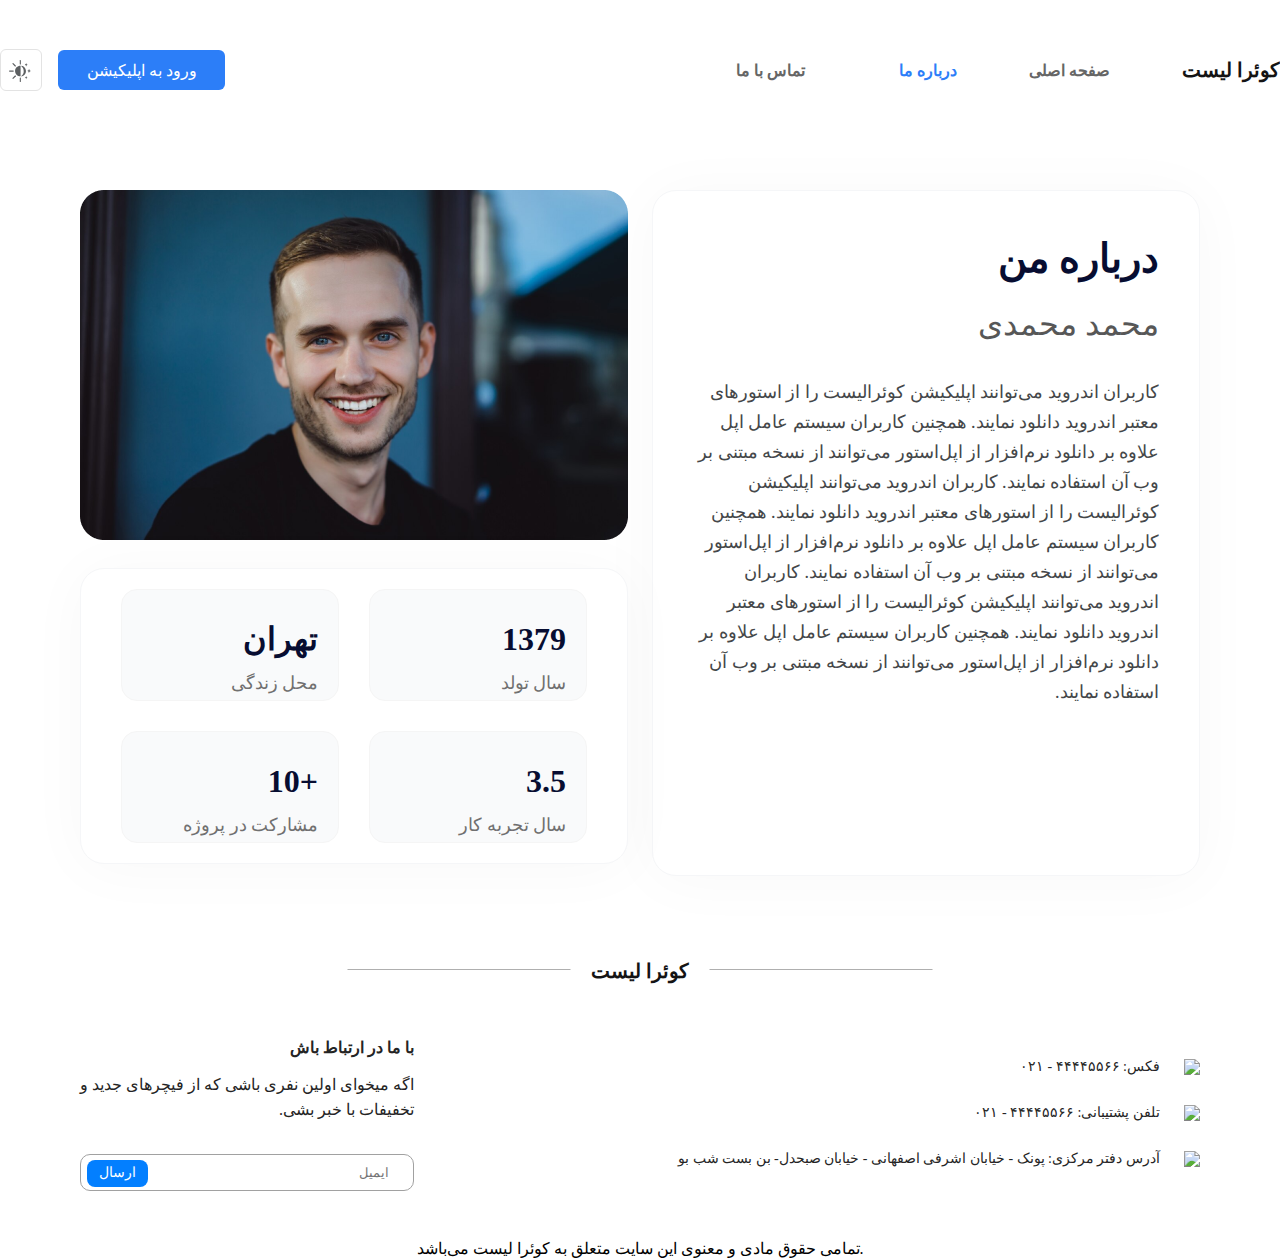
==== aboutme.html @ 88e23dc9 "add project" ====
<!DOCTYPE html>
<html lang="en">
<head>
    <meta charset="UTF-8">
    <meta name="viewport" content="width=device-width, initial-scale=1.0">
    <!-- <link rel="stylesheet" href="./style/header.css"> -->
    <link rel="stylesheet" href="./style/aboutme.css">
    <!-- <link rel="stylesheet" href="./style/footer.css"> -->
    <title>project</title>
</head>
<body>
    <header>
        <div class="header" dir="rtl">
            <div class="header_menu" dir="rtl">
                <a href="#" class="header_menu_list">کوئرا لیست</a>
                <div class="header_menu_options">
                    <a href="#" class="header_menu_options_main"> صفحه اصلی</a>
                    <a href="#" class="header_menu_options_aboutUs">درباره ما</a>
                    <a href="#" class="header_menu_options_contactUs">تماس با ما</a>
                </div>
            </div>
            <div class="header_button">
                <button class="header_button_btn">ورود به اپلیکیشن</button>
                <button class="header_button_mode">
                    <div class="header_button_mode_img">
                        <svg width="24" height="24" viewBox="0 0 24 24" fill="none" xmlns="http://www.w3.org/2000/svg">
                            <path d="M12.5856 17.1379V6.93105C12.5856 6.79312 12.5166 6.72415 12.3787 6.72415C9.41319 6.72415 7.06836 9.06898 7.06836 12.0345C7.06836 15 9.41319 17.3448 12.3787 17.3448C12.4477 17.4138 12.5856 17.2759 12.5856 17.1379Z" fill="#5C5F61"/>
                            <path d="M17.9653 11.8965C17.8274 9.34482 16.0343 7.27585 13.5515 6.86206C13.4136 6.86206 13.3446 6.93103 13.2756 7.06896C13.2756 7.13792 13.2756 7.20689 13.3446 7.27585C14.7929 8.3793 15.6894 10.1034 15.6894 11.9655C15.8963 13.9655 14.9998 15.8965 13.3446 17.069C13.2756 17.1379 13.2067 17.2759 13.2756 17.3448C13.3446 17.4138 13.4136 17.4138 13.4825 17.4138C13.4825 17.4138 13.4825 17.4138 13.5515 17.4138C16.1722 16.931 18.0343 14.5862 17.9653 11.8965Z" fill="#5C5F61"/>
                            <path d="M12.3105 5.55172C12.6553 5.55172 12.8622 5.27586 12.8622 5V1.55172C12.8622 1.2069 12.5864 1 12.3105 1C11.9657 1 11.7588 1.27586 11.7588 1.55172V4.93103C11.7588 5.27586 12.0347 5.55172 12.3105 5.55172Z" fill="#5C5F61"/>
                            <path d="M6.93066 7.4138C7.13756 7.62069 7.48239 7.62069 7.75825 7.4138C7.96515 7.2069 7.96515 6.86207 7.75825 6.58621L5.41342 4.24138C5.20653 4.03449 4.8617 4.03449 4.58584 4.24138C4.37894 4.44828 4.37894 4.79311 4.58584 5.06897L6.93066 7.4138Z" fill="#5C5F61"/>
                            <path d="M12.3105 18.5172C11.9657 18.5172 11.7588 18.7931 11.7588 19.069V22.4483C11.7588 22.7931 12.0347 23 12.3105 23C12.5864 23 12.8622 22.7241 12.8622 22.4483V19.069C12.9312 18.7931 12.6553 18.5172 12.3105 18.5172Z" fill="#5C5F61"/>
                            <path d="M7.34446 16.4483C7.20653 16.4483 7.06859 16.5172 6.93066 16.5862L4.58584 18.931C4.37894 19.1379 4.37894 19.4828 4.58584 19.7586C4.79273 19.9655 5.13756 19.9655 5.41342 19.7586L7.75825 17.4138C7.96515 17.2069 7.96515 16.8621 7.75825 16.5862C7.62032 16.5172 7.48239 16.4483 7.34446 16.4483Z" fill="#5C5F61"/>
                            <path d="M5.82759 12.0345C5.82759 11.6897 5.55172 11.4828 5.27586 11.4828H1.55172C1.2069 11.4828 1 11.7586 1 12.1034C1 12.3793 1.27586 12.6552 1.55172 12.6552H5.2069C5.55172 12.5862 5.82759 12.3793 5.82759 12.0345Z" fill="#5C5F61"/>
                            <path d="M19.2755 5.55173C18.5858 5.34484 18.4479 5.20691 18.31 4.31036C18.31 4.24139 18.241 4.17242 18.172 4.17242C18.1031 4.17242 18.0341 4.24139 18.0341 4.31036C17.8962 5.20691 17.7582 5.34484 17.0686 5.55173C16.9996 5.55173 16.9307 5.68967 16.9307 5.75863C16.9307 5.8276 16.9996 5.8276 17.0686 5.89656C17.7582 6.10346 17.8962 6.24139 18.0341 7.13794C18.0341 7.20691 18.1031 7.27587 18.172 7.27587C18.241 7.27587 18.31 7.20691 18.31 7.13794C18.4479 6.24139 18.5858 6.10346 19.2755 5.89656C19.3445 5.89656 19.4134 5.75863 19.4134 5.68967C19.3445 5.55173 19.3445 5.55173 19.2755 5.55173Z" fill="#5C5F61"/>
                            <path d="M19.2755 18.5172C18.5858 18.3104 18.4479 18.1724 18.31 17.2759C18.31 17.2069 18.241 17.1379 18.172 17.1379C18.1031 17.1379 18.0341 17.2069 18.0341 17.2759C17.8962 18.1724 17.7582 18.3104 17.0686 18.5172C16.9996 18.5172 16.9307 18.6552 16.9307 18.7241C16.9307 18.7931 16.9996 18.7931 17.0686 18.8621C17.7582 19.069 17.8962 19.2069 18.0341 20.1035C18.0341 20.1724 18.1031 20.2414 18.172 20.2414C18.241 20.2414 18.31 20.1724 18.31 20.1035C18.4479 19.2069 18.5858 19.069 19.2755 18.8621C19.3445 18.8621 19.4134 18.7931 19.4134 18.7241C19.4134 18.5862 19.3445 18.5172 19.2755 18.5172Z" fill="#5C5F61"/>
                            <path d="M22.5175 11.8276C21.552 11.5517 21.4141 11.2759 21.2072 10.1034C21.2072 10.0345 21.1382 9.96552 21.0692 9.96552C21.0003 9.96552 20.9313 10.0345 20.9313 10.1034C20.7244 11.2759 20.5175 11.4828 19.552 11.7586C19.483 11.7586 19.4141 11.8276 19.4141 11.9655C19.4141 12.0345 19.483 12.0345 19.483 12.1034C20.4485 12.3793 20.5865 12.6552 20.7934 13.8276C20.7934 13.8965 20.8623 13.9655 20.9313 13.9655C21.0003 13.9655 21.0692 13.8965 21.0692 13.8276C21.2761 12.6552 21.483 12.4483 22.4485 12.1724C22.5175 12.1724 22.5865 12.1034 22.5865 11.9655C22.5865 11.8965 22.5865 11.8276 22.5175 11.8276Z" fill="#5C5F61"/>
                         </svg>                            
             </div>   
    </header>

    <main>
        <div class="container" dir="rtl">
            <div class="container_discription">
                <div class="container_discription_title">
                    <div class="container_discription_title_aboutme">درباره‌ من</div>
                    <div class="container_discription_title_name">محمد محمدی</div>
                </div>
                <div class="container_discription_text">
                    <div class="container_discription_text_introduction">کاربران اندروید می‌توانند اپلیکیشن کوئرالیست را از استورهای معتبر اندروید دانلود نمایند. همچنین کاربران سیستم عامل اپل علاوه بر دانلود نرم‌افزار از اپل‌استور می‌توانند از نسخه مبتنی بر وب آن استفاده نمایند.
                        کاربران اندروید می‌توانند اپلیکیشن کوئرالیست را از استورهای معتبر اندروید دانلود نمایند. همچنین کاربران سیستم عامل اپل علاوه بر دانلود نرم‌افزار از اپل‌استور می‌توانند از نسخه مبتنی بر وب آن استفاده نمایند.
                        کاربران اندروید می‌توانند اپلیکیشن کوئرالیست را از استورهای معتبر اندروید دانلود نمایند. همچنین کاربران سیستم عامل اپل علاوه بر دانلود نرم‌افزار از اپل‌استور می‌توانند از نسخه مبتنی بر وب آن استفاده نمایند.</div>
                    </div>
                </div>
            <div class="container_profile">
                <div class="container_profile_img">
                    <img class="container_profile_img_person" src="./images/person.png" alt="محمد محمدی">
                </div>
                <div class="container_profile_items">
                    <div class="container_profile_items_1">
                        <span class="container_profile_items_1_details">1379</span>
                        <span class="container_profile_items_1_description">سال تولد</span>
                    </div>
                    <div class="container_profile_items_1">
                        <span class="container_profile_items_1_details">تهران</span>
                        <span class="container_profile_items_1_description">محل زندگی</span>
                    </div>
                    <div class="container_profile_items_1">
                        <span class="container_profile_items_1_details">3.5</span>
                        <span class="container_profile_items_1_description">سال تجربه کار </span>
                    </div>
                    <div class="container_profile_items_1">
                        <span class="container_profile_items_1_details">+10</span>
                        <span class="container_profile_items_1_description">مشارکت در پروژه‌ </span>
                    </div>
                </div>
            </div>
        </div>
    </main>

    <footer>
        <div class="footer">
            <div class="footer_title">
                <div class="footer_title_line">
                    <svg width="224" height="1" viewBox="0 0 224 1" fill="none" xmlns="http://www.w3.org/2000/svg">
                        <path d="M0.5 0.5L223.5 0.5" stroke="#AFAFAF"/>
                        </svg>                        
                </div>
                <div class="footer_title_name">کوئرا لیست</div>  
                <div class="footer_title_line">
                    <svg width="224" height="1" viewBox="0 0 224 1" fill="none" xmlns="http://www.w3.org/2000/svg">
                        <path d="M0.5 0.5L223.5 0.5" stroke="#AFAFAF"/>
                        </svg>                        
                </div>
            </div>
            <div class="footer_body" dir="rtl">
                <div class="footer_body_details">
                    <div class="footer_body_details_ways">
                        <img class="footer_body_details_ways_logo" src="./images/fluent_fax-20-filled.png">
                        <div class="footer_body_details_ways_text">فکس: ۴۴۴۴۵۵۶۶ - ۰۲۱</div>
                    </div>
                    <div class="footer_body_details_ways">
                        <img class="footer_body_details_ways_logo" src="./images/call.png">
                        <div class="footer_body_details_ways_text">تلفن پشتیبانی: ۴۴۴۴۵۵۶۶ - ۰۲۱</div>
                    </div>
                    <div class="footer_body_details_ways">
                        <img class="footer_body_details_ways_logo" src="./images/location.png">
                        <div class="footer_body_details_ways_text">آدرس دفتر مرکزی: پونک - خیابان اشرفی اصفهانی - خیابان صبحدل- بن بست شب بو</div>
                    </div>
                </div>
                <div class="footer_body_connection">
                    <div class="footer_body_connection_text">
                        <div class="footer_body_connection_text_title">با ما در ارتباط باش</div>
                        <div class="footer_body_connection_text_body">اگه میخوای اولین نفری باشی که از فیچرهای جدید 
                        و تخفیفات با خبر بشی.</div>
                    </div>
                    <div class="footer_body_connection_email">
                        <input class="footer_body_connection_email_input" type="email" placeholder="ایمیل">
                        <button class="footer_body_connection_email_btn">ارسال</button>
                    </div>   
                </div>
            </div>
            <div class="footer_index">تمامی حقوق مادی و معنوی این سایت متعلق به کوئرا لیست می‌باشد.</div>
        </div>
    </footer>
    
</body>
</html>
---- style/header.css ----
* {
  padding: 0;
  margin: 0;
  box-sizing: border-box;
}

button {
  all: unset;
}

@font-face {
  font-family: "Yekan Bakh FaNum", vazir;
  src: url("./woff/YekanBakh-Regular.woff") format("woff"), url("./woff2/YekanBakh-Regular.woff2") format("woff2"), url("./vazir/Vazir.woff") format("woff");
}
.header {
  margin: 0 auto;
  max-width: 1390px;
  display: flex;
  justify-content: space-between;
  align-items: center;
  height: 40px;
  background: #FFFFFF;
  margin-top: 50px;
}
.header_menu {
  display: flex;
  flex-direction: row;
  justify-content: flex-end;
  align-items: center;
  gap: 72px;
}
.header_menu_list:link {
  font-size: 20px;
  line-height: 31px;
  color: #141414;
  text-decoration: none;
  font-family: "Yekan Bakh FaNum";
  font-style: normal;
  font-weight: 600;
  cursor: pointer;
}
.header_menu_options {
  display: flex;
  gap: 72px;
}
.header_menu_options > * {
  height: 25px;
  font-weight: 600;
  font-size: 16px;
  line-height: 25px;
  text-align: right;
  text-decoration: none;
}
.header_menu_options_main:link {
  color: #2C7EF8;
  width: 81px;
}
.header_menu_options_aboutUs:link {
  color: #666666;
  width: 80px;
}
.header_menu_options_contactUs:link {
  color: #666666;
  width: 80px;
}
.header_button {
  display: flex;
  align-items: center;
  gap: 16px;
  cursor: pointer;
}
.header_button_btn {
  background-color: #2C7EF8;
  color: #FFFFFF;
  font-size: 16px;
  border-radius: 6px;
  width: 167px;
  height: 40px;
  text-align: center;
}
.header_button_btn:hover {
  background: #075CD9;
}
.header_button_mode {
  border: 1px solid #E3E3E3;
  border-radius: 6px;
  height: 40px;
  width: 40px;
  position: relative;
}
.header_button_mode_img {
  position: absolute;
  top: 9px;
  right: 9px;
}
.header_button_mode:hover {
  background: #E1E0E5;
}/*# sourceMappingURL=header.css.map */
---- style/aboutme.css ----
@import "./footer.css";
* {
  padding: 0;
  margin: 0;
  box-sizing: border-box;
}

button {
  all: unset;
}

@font-face {
  font-family: "Yekan Bakh FaNum", vazir;
  src: url("./woff/YekanBakh-Regular.woff") format("woff"), url("./woff2/YekanBakh-Regular.woff2") format("woff2"), url("./vazir/Vazir.woff") format("woff");
}
.header {
  margin: 0 auto;
  max-width: 1390px;
  display: flex;
  justify-content: space-between;
  align-items: center;
  height: 40px;
  background: #FFFFFF;
  margin-top: 50px;
}
.header_menu {
  display: flex;
  flex-direction: row;
  justify-content: flex-end;
  align-items: center;
  gap: 72px;
}
.header_menu_list:link {
  font-size: 20px;
  line-height: 31px;
  color: #141414;
  text-decoration: none;
  font-family: "Yekan Bakh FaNum";
  font-style: normal;
  font-weight: 600;
  cursor: pointer;
}
.header_menu_options {
  display: flex;
  gap: 72px;
}
.header_menu_options > * {
  height: 25px;
  font-weight: 600;
  font-size: 16px;
  line-height: 25px;
  text-align: right;
  text-decoration: none;
}
.header_menu_options_main:link {
  color: #666666;
  width: 81px;
}
.header_menu_options_aboutUs:link {
  color: #2C7EF8;
  width: 80px;
}
.header_menu_options_contactUs:link {
  color: #666666;
  width: 80px;
}
.header_button {
  display: flex;
  align-items: center;
  gap: 16px;
  cursor: pointer;
}
.header_button_btn {
  background-color: #2C7EF8;
  color: #FFFFFF;
  font-size: 16px;
  border-radius: 6px;
  width: 167px;
  height: 40px;
  text-align: center;
}
.header_button_btn:hover {
  background: #075CD9;
}
.header_button_mode {
  border: 1px solid #E3E3E3;
  border-radius: 6px;
  height: 40px;
  width: 40px;
  position: relative;
}
.header_button_mode_img {
  position: absolute;
  top: 9px;
  right: 9px;
}
.header_button_mode:hover {
  background: #E1E0E5;
}

.container {
  margin: 0 auto;
  max-width: 1390px;
  display: flex;
  flex-direction: row;
  justify-content: center;
  align-items: flex-start;
  gap: 24px;
  margin-top: 100px;
}
.container_discription {
  display: flex;
  flex-direction: column;
  width: 548px;
  height: 686px;
  padding: 32px 40px;
  gap: 24px;
  background: #FFFFFF;
  border: 1px solid #F5F6F8;
  box-shadow: 0px 4px 63px rgba(0, 0, 0, 0.03);
  border-radius: 24px;
}
.container_discription_title_aboutme {
  color: #070D31;
  font-family: "Abar Mid FaNum";
  font-style: normal;
  font-weight: 700;
  font-size: 40px;
  line-height: 72px;
  text-align: start;
}
.container_discription_title_name {
  font-family: "Abar Mid FaNum";
  font-style: normal;
  font-weight: 400;
  font-size: 32px;
  line-height: 58px;
  text-align: start;
  color: #575757;
}
.container_discription_text_introduction {
  font-family: "Yekan Bakh FaNum";
  font-style: normal;
  color: #444749;
  font-weight: 400;
  font-size: 18px;
  line-height: 30px;
  text-align: right;
}
.container_profile {
  display: flex;
  flex-direction: column;
  gap: 24px;
  width: 548px;
  height: 686px;
}
.container_profile_items {
  display: grid;
  grid-template-columns: 1fr 1fr;
  grid-template-rows: 1fr 1fr;
  padding: 20px 40px;
  gap: 30px;
  border: 1px solid #F5F6F8;
  box-shadow: 0px 4px 63px rgba(0, 0, 0, 0.03);
  border-radius: 24px;
  background: #FFFFFF;
}
.container_profile_items_1 {
  display: flex;
  flex-direction: column;
  align-items: start;
  justify-content: center;
  background: #F9FAFB;
  border: 1px solid #F5F5F5;
  border-radius: 16px;
  height: 112px;
}
.container_profile_items_1_details {
  font-family: "Yekan Bakh FaNum";
  font-style: normal;
  color: #070D31;
  padding: 20px 20px 0px 0px;
  font-weight: 600;
  font-size: 32px;
  line-height: 50px;
  text-align: right;
}
.container_profile_items_1_description {
  padding: 5px 20px 0px 0px;
  font-family: "Yekan Bakh FaNum";
  font-style: normal;
  font-weight: 400;
  font-size: 18px;
  line-height: 28px;
  text-align: center;
  color: #707070;
}

.footer {
  display: flex;
  flex-direction: column;
  align-items: center;
  gap: 48px;
  margin-top: 80px;
}
.footer_title {
  display: flex;
  justify-content: center;
  gap: 20px;
}
.footer_title_name {
  font-family: "Yekan Bakh FaNum";
  font-style: normal;
  font-weight: 600;
  font-size: 20px;
  line-height: 31px;
  color: #141414;
}
.footer_body {
  display: flex;
  flex-direction: row;
  justify-content: space-between;
  align-items: center;
  padding: 0px 160px;
  width: 1440px;
}
.footer_body_details {
  display: flex;
  flex-direction: column;
  gap: 24px;
}
.footer_body_details_ways {
  display: flex;
  flex-direction: row;
  align-items: center;
  gap: 24px;
}
.footer_body_details_ways_text {
  font-family: "Yekan Bakh FaNum";
  font-style: normal;
  font-weight: 400;
  font-size: 14px;
  line-height: 22px;
  text-align: right;
  color: #242424;
}
.footer_body_connection {
  display: flex;
  flex-direction: column;
  gap: 32px;
}
.footer_body_connection_text {
  display: flex;
  flex-direction: column;
  gap: 12px;
}
.footer_body_connection_text_title {
  font-family: "Yekan Bakh FaNum";
  font-style: normal;
  font-weight: 700;
  font-size: 16px;
  line-height: 25px;
  text-align: right;
  color: #242424;
}
.footer_body_connection_text_body {
  width: 334px;
  font-family: "Yekan Bakh FaNum";
  font-style: normal;
  font-weight: 400;
  font-size: 16px;
  line-height: 25px;
  text-align: right;
  color: #242424;
}
.footer_body_connection_email {
  display: flex;
  flex-direction: column;
  position: relative;
}
.footer_body_connection_email_input {
  border: 1px solid #A1A1A1;
  border-radius: 10px;
  padding: 10px 24px 10px 6px;
}
.footer_body_connection_email_btn {
  padding: 5px 12px;
  background: #037FFF;
  border-radius: 8px;
  color: #FFFFFF;
  text-align: center;
  font-size: 14px;
  line-height: 16.5px;
  font-family: "Yekan Bakh FaNum";
  position: absolute;
  left: 7px;
  top: 6px;
}
.footer_body_connection_email_btn:hover {
  background: #075CD9;
  cursor: pointer;
}/*# sourceMappingURL=aboutme.css.map */
---- style/footer.css ----
* {
  padding: 0;
  margin: 0;
  box-sizing: border-box;
}

button {
  all: unset;
}

@font-face {
  font-family: "Yekan Bakh FaNum", vazir;
  src: url("./woff/YekanBakh-Regular.woff") format("woff"), url("./woff2/YekanBakh-Regular.woff2") format("woff2"), url("./vazir/Vazir.woff") format("woff");
}
.footer {
  display: flex;
  flex-direction: column;
  align-items: center;
  gap: 48px;
  margin-top: 80px;
}
.footer_title {
  display: flex;
  justify-content: center;
  gap: 20px;
}
.footer_title_name {
  font-family: "Yekan Bakh FaNum";
  font-style: normal;
  font-weight: 600;
  font-size: 20px;
  line-height: 31px;
  color: #141414;
}
.footer_body {
  display: flex;
  flex-direction: row;
  justify-content: space-between;
  align-items: center;
  padding: 0px 160px;
  width: 1440px;
}
.footer_body_details {
  display: flex;
  flex-direction: column;
  gap: 24px;
}
.footer_body_details_ways {
  display: flex;
  flex-direction: row;
  align-items: center;
  gap: 24px;
}
.footer_body_details_ways_text {
  font-family: "Yekan Bakh FaNum";
  font-style: normal;
  font-weight: 400;
  font-size: 14px;
  line-height: 22px;
  text-align: right;
  color: #242424;
}
.footer_body_connection {
  display: flex;
  flex-direction: column;
  gap: 32px;
}
.footer_body_connection_text {
  display: flex;
  flex-direction: column;
  gap: 12px;
}
.footer_body_connection_text_title {
  font-family: "Yekan Bakh FaNum";
  font-style: normal;
  font-weight: 700;
  font-size: 16px;
  line-height: 25px;
  text-align: right;
  color: #242424;
}
.footer_body_connection_text_body {
  width: 334px;
  font-family: "Yekan Bakh FaNum";
  font-style: normal;
  font-weight: 400;
  font-size: 16px;
  line-height: 25px;
  text-align: right;
  color: #242424;
}
.footer_body_connection_email {
  display: flex;
  flex-direction: column;
  position: relative;
}
.footer_body_connection_email_input {
  border: 1px solid #A1A1A1;
  border-radius: 10px;
  padding: 10px 24px 10px 6px;
}
.footer_body_connection_email_btn {
  padding: 5px 12px;
  background: #037FFF;
  border-radius: 8px;
  color: #FFFFFF;
  text-align: center;
  font-size: 14px;
  line-height: 16.5px;
  font-family: "Yekan Bakh FaNum";
  position: absolute;
  left: 7px;
  top: 6px;
}
.footer_body_connection_email_btn:hover {
  background: #075CD9;
  cursor: pointer;
}/*# sourceMappingURL=footer.css.map */
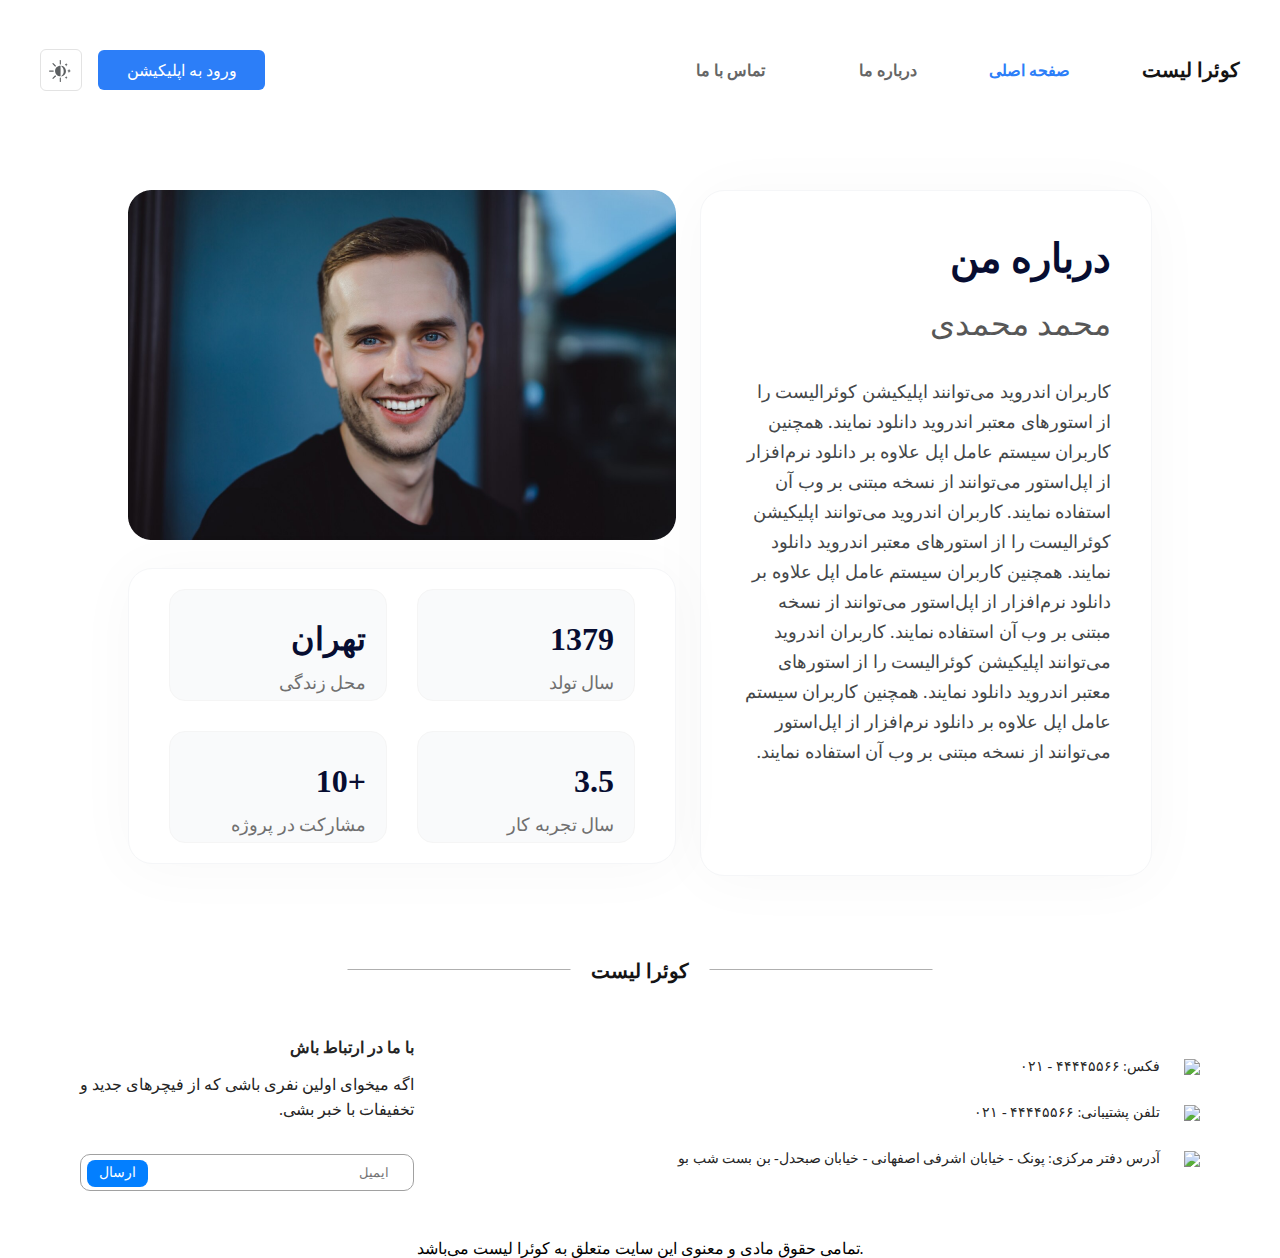
==== commit 1fb613ee: "new changes" ====
--- a/aboutme.html
+++ b/aboutme.html
@@ -9,33 +9,42 @@
     <title>project</title>
 </head>
 <body>
-    <header>
-        <div class="header" dir="rtl">
-            <div class="header_menu" dir="rtl">
-                <a href="#" class="header_menu_list">کوئرا لیست</a>
-                <div class="header_menu_options">
-                    <a href="#" class="header_menu_options_main"> صفحه اصلی</a>
-                    <a href="#" class="header_menu_options_aboutUs">درباره ما</a>
-                    <a href="#" class="header_menu_options_contactUs">تماس با ما</a>
+    <div class="header" dir="rtl">
+        <div class="header_menu" dir="rtl">
+            <div class="header_menu_icon">
+                <svg width="24" height="25" viewBox="0 0 24 25" fill="none" xmlns="http://www.w3.org/2000/svg">
+                    <path d="M3 7.5H21" stroke="#292D32" stroke-width="1.5" stroke-linecap="round"/>
+                    <path d="M3 12.5H21" stroke="#292D32" stroke-width="1.5" stroke-linecap="round"/>
+                    <path d="M3 17.5H21" stroke="#292D32" stroke-width="1.5" stroke-linecap="round"/>
+                    </svg>                        
+            </div>
+            <a href="#" class="header_menu_list">کوئرا لیست</a>
+            <div class="header_menu_options">
+                <a href="#" class="header_menu_options_main"> صفحه اصلی</a>
+                <a href="#" class="header_menu_options_aboutUs">درباره ما</a>
+                <a href="#" class="header_menu_options_contactUs">تماس با ما</a>
+            </div>
+        </div>
+        <div class="header_button">
+            <button class="header_button_btn">ورود به اپلیکیشن</button>
+            <button class="header_button_mode">
+                <div class="header_button_mode_img">
+                    <svg width="24" height="24" viewBox="0 0 24 24" fill="none" xmlns="http://www.w3.org/2000/svg">
+                        <path d="M12.5856 17.1379V6.93105C12.5856 6.79312 12.5166 6.72415 12.3787 6.72415C9.41319 6.72415 7.06836 9.06898 7.06836 12.0345C7.06836 15 9.41319 17.3448 12.3787 17.3448C12.4477 17.4138 12.5856 17.2759 12.5856 17.1379Z" fill="#5C5F61"/>
+                        <path d="M17.9653 11.8965C17.8274 9.34482 16.0343 7.27585 13.5515 6.86206C13.4136 6.86206 13.3446 6.93103 13.2756 7.06896C13.2756 7.13792 13.2756 7.20689 13.3446 7.27585C14.7929 8.3793 15.6894 10.1034 15.6894 11.9655C15.8963 13.9655 14.9998 15.8965 13.3446 17.069C13.2756 17.1379 13.2067 17.2759 13.2756 17.3448C13.3446 17.4138 13.4136 17.4138 13.4825 17.4138C13.4825 17.4138 13.4825 17.4138 13.5515 17.4138C16.1722 16.931 18.0343 14.5862 17.9653 11.8965Z" fill="#5C5F61"/>
+                        <path d="M12.3105 5.55172C12.6553 5.55172 12.8622 5.27586 12.8622 5V1.55172C12.8622 1.2069 12.5864 1 12.3105 1C11.9657 1 11.7588 1.27586 11.7588 1.55172V4.93103C11.7588 5.27586 12.0347 5.55172 12.3105 5.55172Z" fill="#5C5F61"/>
+                        <path d="M6.93066 7.4138C7.13756 7.62069 7.48239 7.62069 7.75825 7.4138C7.96515 7.2069 7.96515 6.86207 7.75825 6.58621L5.41342 4.24138C5.20653 4.03449 4.8617 4.03449 4.58584 4.24138C4.37894 4.44828 4.37894 4.79311 4.58584 5.06897L6.93066 7.4138Z" fill="#5C5F61"/>
+                        <path d="M12.3105 18.5172C11.9657 18.5172 11.7588 18.7931 11.7588 19.069V22.4483C11.7588 22.7931 12.0347 23 12.3105 23C12.5864 23 12.8622 22.7241 12.8622 22.4483V19.069C12.9312 18.7931 12.6553 18.5172 12.3105 18.5172Z" fill="#5C5F61"/>
+                        <path d="M7.34446 16.4483C7.20653 16.4483 7.06859 16.5172 6.93066 16.5862L4.58584 18.931C4.37894 19.1379 4.37894 19.4828 4.58584 19.7586C4.79273 19.9655 5.13756 19.9655 5.41342 19.7586L7.75825 17.4138C7.96515 17.2069 7.96515 16.8621 7.75825 16.5862C7.62032 16.5172 7.48239 16.4483 7.34446 16.4483Z" fill="#5C5F61"/>
+                        <path d="M5.82759 12.0345C5.82759 11.6897 5.55172 11.4828 5.27586 11.4828H1.55172C1.2069 11.4828 1 11.7586 1 12.1034C1 12.3793 1.27586 12.6552 1.55172 12.6552H5.2069C5.55172 12.5862 5.82759 12.3793 5.82759 12.0345Z" fill="#5C5F61"/>
+                        <path d="M19.2755 5.55173C18.5858 5.34484 18.4479 5.20691 18.31 4.31036C18.31 4.24139 18.241 4.17242 18.172 4.17242C18.1031 4.17242 18.0341 4.24139 18.0341 4.31036C17.8962 5.20691 17.7582 5.34484 17.0686 5.55173C16.9996 5.55173 16.9307 5.68967 16.9307 5.75863C16.9307 5.8276 16.9996 5.8276 17.0686 5.89656C17.7582 6.10346 17.8962 6.24139 18.0341 7.13794C18.0341 7.20691 18.1031 7.27587 18.172 7.27587C18.241 7.27587 18.31 7.20691 18.31 7.13794C18.4479 6.24139 18.5858 6.10346 19.2755 5.89656C19.3445 5.89656 19.4134 5.75863 19.4134 5.68967C19.3445 5.55173 19.3445 5.55173 19.2755 5.55173Z" fill="#5C5F61"/>
+                        <path d="M19.2755 18.5172C18.5858 18.3104 18.4479 18.1724 18.31 17.2759C18.31 17.2069 18.241 17.1379 18.172 17.1379C18.1031 17.1379 18.0341 17.2069 18.0341 17.2759C17.8962 18.1724 17.7582 18.3104 17.0686 18.5172C16.9996 18.5172 16.9307 18.6552 16.9307 18.7241C16.9307 18.7931 16.9996 18.7931 17.0686 18.8621C17.7582 19.069 17.8962 19.2069 18.0341 20.1035C18.0341 20.1724 18.1031 20.2414 18.172 20.2414C18.241 20.2414 18.31 20.1724 18.31 20.1035C18.4479 19.2069 18.5858 19.069 19.2755 18.8621C19.3445 18.8621 19.4134 18.7931 19.4134 18.7241C19.4134 18.5862 19.3445 18.5172 19.2755 18.5172Z" fill="#5C5F61"/>
+                        <path d="M22.5175 11.8276C21.552 11.5517 21.4141 11.2759 21.2072 10.1034C21.2072 10.0345 21.1382 9.96552 21.0692 9.96552C21.0003 9.96552 20.9313 10.0345 20.9313 10.1034C20.7244 11.2759 20.5175 11.4828 19.552 11.7586C19.483 11.7586 19.4141 11.8276 19.4141 11.9655C19.4141 12.0345 19.483 12.0345 19.483 12.1034C20.4485 12.3793 20.5865 12.6552 20.7934 13.8276C20.7934 13.8965 20.8623 13.9655 20.9313 13.9655C21.0003 13.9655 21.0692 13.8965 21.0692 13.8276C21.2761 12.6552 21.483 12.4483 22.4485 12.1724C22.5175 12.1724 22.5865 12.1034 22.5865 11.9655C22.5865 11.8965 22.5865 11.8276 22.5175 11.8276Z" fill="#5C5F61"/>
+                        </svg>                            
                 </div>
-            </div>
-            <div class="header_button">
-                <button class="header_button_btn">ورود به اپلیکیشن</button>
-                <button class="header_button_mode">
-                    <div class="header_button_mode_img">
-                        <svg width="24" height="24" viewBox="0 0 24 24" fill="none" xmlns="http://www.w3.org/2000/svg">
-                            <path d="M12.5856 17.1379V6.93105C12.5856 6.79312 12.5166 6.72415 12.3787 6.72415C9.41319 6.72415 7.06836 9.06898 7.06836 12.0345C7.06836 15 9.41319 17.3448 12.3787 17.3448C12.4477 17.4138 12.5856 17.2759 12.5856 17.1379Z" fill="#5C5F61"/>
-                            <path d="M17.9653 11.8965C17.8274 9.34482 16.0343 7.27585 13.5515 6.86206C13.4136 6.86206 13.3446 6.93103 13.2756 7.06896C13.2756 7.13792 13.2756 7.20689 13.3446 7.27585C14.7929 8.3793 15.6894 10.1034 15.6894 11.9655C15.8963 13.9655 14.9998 15.8965 13.3446 17.069C13.2756 17.1379 13.2067 17.2759 13.2756 17.3448C13.3446 17.4138 13.4136 17.4138 13.4825 17.4138C13.4825 17.4138 13.4825 17.4138 13.5515 17.4138C16.1722 16.931 18.0343 14.5862 17.9653 11.8965Z" fill="#5C5F61"/>
-                            <path d="M12.3105 5.55172C12.6553 5.55172 12.8622 5.27586 12.8622 5V1.55172C12.8622 1.2069 12.5864 1 12.3105 1C11.9657 1 11.7588 1.27586 11.7588 1.55172V4.93103C11.7588 5.27586 12.0347 5.55172 12.3105 5.55172Z" fill="#5C5F61"/>
-                            <path d="M6.93066 7.4138C7.13756 7.62069 7.48239 7.62069 7.75825 7.4138C7.96515 7.2069 7.96515 6.86207 7.75825 6.58621L5.41342 4.24138C5.20653 4.03449 4.8617 4.03449 4.58584 4.24138C4.37894 4.44828 4.37894 4.79311 4.58584 5.06897L6.93066 7.4138Z" fill="#5C5F61"/>
-                            <path d="M12.3105 18.5172C11.9657 18.5172 11.7588 18.7931 11.7588 19.069V22.4483C11.7588 22.7931 12.0347 23 12.3105 23C12.5864 23 12.8622 22.7241 12.8622 22.4483V19.069C12.9312 18.7931 12.6553 18.5172 12.3105 18.5172Z" fill="#5C5F61"/>
-                            <path d="M7.34446 16.4483C7.20653 16.4483 7.06859 16.5172 6.93066 16.5862L4.58584 18.931C4.37894 19.1379 4.37894 19.4828 4.58584 19.7586C4.79273 19.9655 5.13756 19.9655 5.41342 19.7586L7.75825 17.4138C7.96515 17.2069 7.96515 16.8621 7.75825 16.5862C7.62032 16.5172 7.48239 16.4483 7.34446 16.4483Z" fill="#5C5F61"/>
-                            <path d="M5.82759 12.0345C5.82759 11.6897 5.55172 11.4828 5.27586 11.4828H1.55172C1.2069 11.4828 1 11.7586 1 12.1034C1 12.3793 1.27586 12.6552 1.55172 12.6552H5.2069C5.55172 12.5862 5.82759 12.3793 5.82759 12.0345Z" fill="#5C5F61"/>
-                            <path d="M19.2755 5.55173C18.5858 5.34484 18.4479 5.20691 18.31 4.31036C18.31 4.24139 18.241 4.17242 18.172 4.17242C18.1031 4.17242 18.0341 4.24139 18.0341 4.31036C17.8962 5.20691 17.7582 5.34484 17.0686 5.55173C16.9996 5.55173 16.9307 5.68967 16.9307 5.75863C16.9307 5.8276 16.9996 5.8276 17.0686 5.89656C17.7582 6.10346 17.8962 6.24139 18.0341 7.13794C18.0341 7.20691 18.1031 7.27587 18.172 7.27587C18.241 7.27587 18.31 7.20691 18.31 7.13794C18.4479 6.24139 18.5858 6.10346 19.2755 5.89656C19.3445 5.89656 19.4134 5.75863 19.4134 5.68967C19.3445 5.55173 19.3445 5.55173 19.2755 5.55173Z" fill="#5C5F61"/>
-                            <path d="M19.2755 18.5172C18.5858 18.3104 18.4479 18.1724 18.31 17.2759C18.31 17.2069 18.241 17.1379 18.172 17.1379C18.1031 17.1379 18.0341 17.2069 18.0341 17.2759C17.8962 18.1724 17.7582 18.3104 17.0686 18.5172C16.9996 18.5172 16.9307 18.6552 16.9307 18.7241C16.9307 18.7931 16.9996 18.7931 17.0686 18.8621C17.7582 19.069 17.8962 19.2069 18.0341 20.1035C18.0341 20.1724 18.1031 20.2414 18.172 20.2414C18.241 20.2414 18.31 20.1724 18.31 20.1035C18.4479 19.2069 18.5858 19.069 19.2755 18.8621C19.3445 18.8621 19.4134 18.7931 19.4134 18.7241C19.4134 18.5862 19.3445 18.5172 19.2755 18.5172Z" fill="#5C5F61"/>
-                            <path d="M22.5175 11.8276C21.552 11.5517 21.4141 11.2759 21.2072 10.1034C21.2072 10.0345 21.1382 9.96552 21.0692 9.96552C21.0003 9.96552 20.9313 10.0345 20.9313 10.1034C20.7244 11.2759 20.5175 11.4828 19.552 11.7586C19.483 11.7586 19.4141 11.8276 19.4141 11.9655C19.4141 12.0345 19.483 12.0345 19.483 12.1034C20.4485 12.3793 20.5865 12.6552 20.7934 13.8276C20.7934 13.8965 20.8623 13.9655 20.9313 13.9655C21.0003 13.9655 21.0692 13.8965 21.0692 13.8276C21.2761 12.6552 21.483 12.4483 22.4485 12.1724C22.5175 12.1724 22.5865 12.1034 22.5865 11.9655C22.5865 11.8965 22.5865 11.8276 22.5175 11.8276Z" fill="#5C5F61"/>
-                         </svg>                            
-             </div>   
+            </button>
+        </div>
+    </div>  
     </header>
 
     <main>
--- a/style/header.css
+++ b/style/header.css
@@ -14,7 +14,7 @@
 }
 .header {
   margin: 0 auto;
-  max-width: 1390px;
+  max-width: 1200px;
   display: flex;
   justify-content: space-between;
   align-items: center;
@@ -29,6 +29,15 @@
   align-items: center;
   gap: 72px;
 }
+@media screen and (min-width: 360px) and (max-width: 480px) {
+  .header_menu {
+    display: flex;
+    flex-direction: row;
+    justify-content: space-between;
+    align-items: center;
+    gap: 92px;
+  }
+}
 .header_menu_list:link {
   font-size: 20px;
   line-height: 31px;
@@ -39,9 +48,31 @@
   font-weight: 600;
   cursor: pointer;
 }
+@media screen and (min-width: 360px) and (max-width: 480px) {
+  .header_menu_list:link {
+    text-align: center;
+    font-size: 16spx;
+    line-height: 25px;
+  }
+}
+.header_menu_icon {
+  display: none;
+}
+@media screen and (min-width: 360px) and (max-width: 480px) {
+  .header_menu_icon {
+    display: flex;
+    align-self: center;
+    align-items: center;
+  }
+}
 .header_menu_options {
   display: flex;
   gap: 72px;
+}
+@media screen and (min-width: 360px) and (max-width: 480px) {
+  .header_menu_options {
+    display: none;
+  }
 }
 .header_menu_options > * {
   height: 25px;
@@ -68,6 +99,11 @@
   align-items: center;
   gap: 16px;
   cursor: pointer;
+}
+@media screen and (min-width: 360px) and (max-width: 480px) {
+  .header_button {
+    display: none;
+  }
 }
 .header_button_btn {
   background-color: #2C7EF8;
--- a/style/aboutme.css
+++ b/style/aboutme.css
@@ -15,7 +15,7 @@
 }
 .header {
   margin: 0 auto;
-  max-width: 1390px;
+  max-width: 1200px;
   display: flex;
   justify-content: space-between;
   align-items: center;
@@ -29,6 +29,15 @@
   justify-content: flex-end;
   align-items: center;
   gap: 72px;
+}
+@media screen and (min-width: 360px) and (max-width: 480px) {
+  .header_menu {
+    display: flex;
+    flex-direction: row;
+    justify-content: space-between;
+    align-items: center;
+    gap: 92px;
+  }
 }
 .header_menu_list:link {
   font-size: 20px;
@@ -40,9 +49,31 @@
   font-weight: 600;
   cursor: pointer;
 }
+@media screen and (min-width: 360px) and (max-width: 480px) {
+  .header_menu_list:link {
+    text-align: center;
+    font-size: 16spx;
+    line-height: 25px;
+  }
+}
+.header_menu_icon {
+  display: none;
+}
+@media screen and (min-width: 360px) and (max-width: 480px) {
+  .header_menu_icon {
+    display: flex;
+    align-self: center;
+    align-items: center;
+  }
+}
 .header_menu_options {
   display: flex;
   gap: 72px;
+}
+@media screen and (min-width: 360px) and (max-width: 480px) {
+  .header_menu_options {
+    display: none;
+  }
 }
 .header_menu_options > * {
   height: 25px;
@@ -53,11 +84,11 @@
   text-decoration: none;
 }
 .header_menu_options_main:link {
+  color: #2C7EF8;
+  width: 81px;
+}
+.header_menu_options_aboutUs:link {
   color: #666666;
-  width: 81px;
-}
-.header_menu_options_aboutUs:link {
-  color: #2C7EF8;
   width: 80px;
 }
 .header_menu_options_contactUs:link {
@@ -69,6 +100,11 @@
   align-items: center;
   gap: 16px;
   cursor: pointer;
+}
+@media screen and (min-width: 360px) and (max-width: 480px) {
+  .header_button {
+    display: none;
+  }
 }
 .header_button_btn {
   background-color: #2C7EF8;
@@ -100,7 +136,7 @@
 
 .container {
   margin: 0 auto;
-  max-width: 1390px;
+  max-width: 1024px;
   display: flex;
   flex-direction: row;
   justify-content: center;
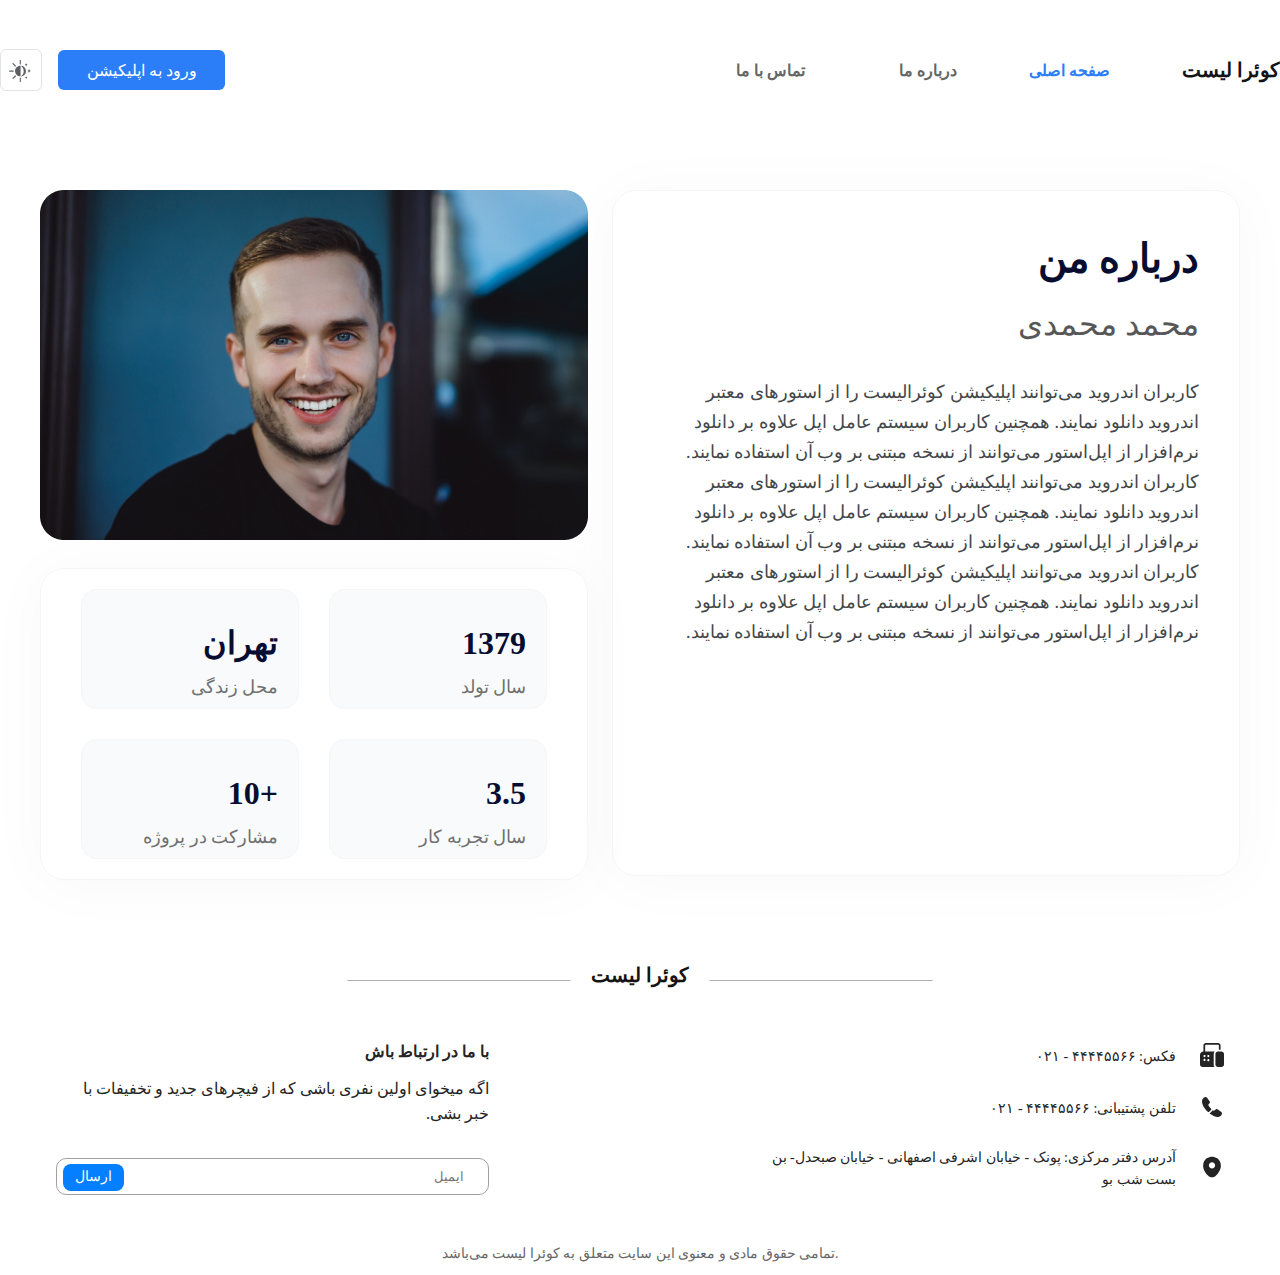
==== commit 0e35834a: "new" ====
--- a/aboutme.html
+++ b/aboutme.html
@@ -9,6 +9,7 @@
     <title>project</title>
 </head>
 <body>
+  <header>
     <div class="header" dir="rtl">
         <div class="header_menu" dir="rtl">
             <div class="header_menu_icon">
@@ -44,11 +45,18 @@
                 </div>
             </button>
         </div>
-    </div>  
+    </div>
     </header>
 
     <main>
         <div class="container" dir="rtl">
+            <div class="container_imgR">
+                <img class="container_imgR_person" src="./images/person respnsive.png" alt="محمد محمدی">
+            </div>       
+            <div class="container_titleR">
+                <div class="container_titleR_aboutme">درباره‌ من</div>
+                <div class="container_titleR_name">محمد محمدی</div>
+            </div>     
             <div class="container_discription">
                 <div class="container_discription_title">
                     <div class="container_discription_title_aboutme">درباره‌ من</div>
@@ -87,50 +95,100 @@
     </main>
 
     <footer>
-        <div class="footer">
-            <div class="footer_title">
-                <div class="footer_title_line">
-                    <svg width="224" height="1" viewBox="0 0 224 1" fill="none" xmlns="http://www.w3.org/2000/svg">
-                        <path d="M0.5 0.5L223.5 0.5" stroke="#AFAFAF"/>
-                        </svg>                        
-                </div>
-                <div class="footer_title_name">کوئرا لیست</div>  
-                <div class="footer_title_line">
-                    <svg width="224" height="1" viewBox="0 0 224 1" fill="none" xmlns="http://www.w3.org/2000/svg">
-                        <path d="M0.5 0.5L223.5 0.5" stroke="#AFAFAF"/>
-                        </svg>                        
-                </div>
-            </div>
-            <div class="footer_body" dir="rtl">
-                <div class="footer_body_details">
-                    <div class="footer_body_details_ways">
-                        <img class="footer_body_details_ways_logo" src="./images/fluent_fax-20-filled.png">
-                        <div class="footer_body_details_ways_text">فکس: ۴۴۴۴۵۵۶۶ - ۰۲۱</div>
+        <footer>
+            <div class="footer">
+                <div class="footer_title">
+                    <div class="footer_title_line">
+                        <svg width="224" height="1" viewBox="0 0 224 1" fill="none" xmlns="http://www.w3.org/2000/svg">
+                            <path d="M0.5 0.5L223.5 0.5" stroke="#AFAFAF"/>
+                            </svg>                        
                     </div>
-                    <div class="footer_body_details_ways">
-                        <img class="footer_body_details_ways_logo" src="./images/call.png">
-                        <div class="footer_body_details_ways_text">تلفن پشتیبانی: ۴۴۴۴۵۵۶۶ - ۰۲۱</div>
+                    <div class="footer_title_lineR">
+                        <svg width="113" height="1" viewBox="0 0 113 1" fill="none" xmlns="http://www.w3.org/2000/svg">
+                            <path d="M0 0.5L113 0.5" stroke="#AFAFAF"/>
+                            </svg>                                               
                     </div>
-                    <div class="footer_body_details_ways">
-                        <img class="footer_body_details_ways_logo" src="./images/location.png">
-                        <div class="footer_body_details_ways_text">آدرس دفتر مرکزی: پونک - خیابان اشرفی اصفهانی - خیابان صبحدل- بن بست شب بو</div>
+                    <div class="footer_title_name">کوئرا لیست</div>  
+                    <div class="footer_title_line">
+                        <svg width="224" height="1" viewBox="0 0 224 1" fill="none" xmlns="http://www.w3.org/2000/svg">
+                            <path d="M0.5 0.5L223.5 0.5" stroke="#AFAFAF"/>
+                            </svg>                        
+                    </div>
+                    <div class="footer_title_lineR">
+                        <svg width="113" height="1" viewBox="0 0 113 1" fill="none" xmlns="http://www.w3.org/2000/svg">
+                            <path d="M0 0.5L113 0.5" stroke="#AFAFAF"/>
+                            </svg>                                               
                     </div>
                 </div>
-                <div class="footer_body_connection">
-                    <div class="footer_body_connection_text">
-                        <div class="footer_body_connection_text_title">با ما در ارتباط باش</div>
-                        <div class="footer_body_connection_text_body">اگه میخوای اولین نفری باشی که از فیچرهای جدید 
-                        و تخفیفات با خبر بشی.</div>
+                <div class="footer_body" dir="rtl">
+                    <div class="footer_body_details">
+                        <div class="footer_body_details_ways">
+                            <div class="footer_body_details_ways_logo">
+                                <svg width="24" height="24" viewBox="0 0 24 24" fill="none" xmlns="http://www.w3.org/2000/svg">
+                                    <path d="M3.42857 2.57143C3.42857 1.88944 3.69949 1.23539 4.18173 0.753154C4.66396 0.270918 5.31801 0 6 0H18C18.682 0 19.336 0.270918 19.8183 0.753154C20.3005 1.23539 20.5714 1.88944 20.5714 2.57143V6.85714H18.8571V2.57143C18.8571 2.3441 18.7668 2.12608 18.6061 1.96534C18.4453 1.80459 18.2273 1.71429 18 1.71429H6C5.77267 1.71429 5.55465 1.80459 5.39391 1.96534C5.23316 2.12608 5.14286 2.3441 5.14286 2.57143V8.57143H14.5714C14.0139 9.31269 13.713 10.2154 13.7143 11.1429V21.4286C13.7143 22.3937 14.0331 23.2834 14.5714 24H2.57143C1.88944 24 1.23539 23.7291 0.753154 23.2468C0.270918 22.7646 0 22.1106 0 21.4286V12C0 11.0907 0.361223 10.2186 1.00421 9.57563C1.64719 8.93265 2.51926 8.57143 3.42857 8.57143V2.57143ZM5.57143 13.0714C5.57143 12.7873 5.45855 12.5147 5.25761 12.3138C5.05668 12.1129 4.78416 12 4.5 12C4.21584 12 3.94332 12.1129 3.74239 12.3138C3.54145 12.5147 3.42857 12.7873 3.42857 13.0714C3.42857 13.3556 3.54145 13.6281 3.74239 13.829C3.94332 14.03 4.21584 14.1429 4.5 14.1429C4.78416 14.1429 5.05668 14.03 5.25761 13.829C5.45855 13.6281 5.57143 13.3556 5.57143 13.0714ZM5.57143 16.9286C5.57143 16.6444 5.45855 16.3719 5.25761 16.171C5.05668 15.97 4.78416 15.8571 4.5 15.8571C4.21584 15.8571 3.94332 15.97 3.74239 16.171C3.54145 16.3719 3.42857 16.6444 3.42857 16.9286C3.42857 17.2127 3.54145 17.4853 3.74239 17.6862C3.94332 17.8871 4.21584 18 4.5 18C4.78416 18 5.05668 17.8871 5.25761 17.6862C5.45855 17.4853 5.57143 17.2127 5.57143 16.9286ZM8.35714 16.0714C8.07298 16.0714 7.80046 16.1843 7.59953 16.3852C7.3986 16.5862 7.28571 16.8587 7.28571 17.1429C7.28571 17.427 7.3986 17.6995 7.59953 17.9005C7.80046 18.1014 8.07298 18.2143 8.35714 18.2143C8.6413 18.2143 8.91383 18.1014 9.11476 17.9005C9.31569 17.6995 9.42857 17.427 9.42857 17.1429C9.42857 16.8587 9.31569 16.5862 9.11476 16.3852C8.91383 16.1843 8.6413 16.0714 8.35714 16.0714ZM9.42857 13.0714C9.42857 12.7873 9.31569 12.5147 9.11476 12.3138C8.91383 12.1129 8.6413 12 8.35714 12C8.07298 12 7.80046 12.1129 7.59953 12.3138C7.3986 12.5147 7.28571 12.7873 7.28571 13.0714C7.28571 13.3556 7.3986 13.6281 7.59953 13.829C7.80046 14.03 8.07298 14.1429 8.35714 14.1429C8.6413 14.1429 8.91383 14.03 9.11476 13.829C9.31569 13.6281 9.42857 13.3556 9.42857 13.0714ZM18 8.57143C17.318 8.57143 16.664 8.84235 16.1817 9.32458C15.6995 9.80682 15.4286 10.4609 15.4286 11.1429V21.4286C15.4286 22.1106 15.6995 22.7646 16.1817 23.2468C16.664 23.7291 17.318 24 18 24H21.4286C22.1106 24 22.7646 23.7291 23.2468 23.2468C23.7291 22.7646 24 22.1106 24 21.4286V11.1429C24 10.4609 23.7291 9.80682 23.2468 9.32458C22.7646 8.84235 22.1106 8.57143 21.4286 8.57143H18Z" fill="#242424"/>
+                                    </svg>                                
+                            </div>
+                            <div class="footer_body_details_ways_logoR">
+                                <svg width="41" height="40" viewBox="0 0 41 40" fill="none" xmlns="http://www.w3.org/2000/svg">
+                                    <rect x="0.5" width="40" height="40" rx="20" fill="#F5FBFF"/>
+                                    <g clip-path="url(#clip0_46_3583)">
+                                    <path d="M14.7857 13.7143C14.7857 13.2596 14.9663 12.8236 15.2878 12.5021C15.6093 12.1806 16.0453 12 16.5 12H24.5C24.9547 12 25.3907 12.1806 25.7122 12.5021C26.0337 12.8236 26.2143 13.2596 26.2143 13.7143V16.5714H25.0714V13.7143C25.0714 13.5627 25.0112 13.4174 24.9041 13.3102C24.7969 13.2031 24.6516 13.1429 24.5 13.1429H16.5C16.3484 13.1429 16.2031 13.2031 16.0959 13.3102C15.9888 13.4174 15.9286 13.5627 15.9286 13.7143V17.7143H22.2143C21.8426 18.2085 21.642 18.8102 21.6429 19.4286V26.2857C21.6429 26.9291 21.8554 27.5223 22.2143 28H14.2143C13.7596 28 13.3236 27.8194 13.0021 27.4979C12.6806 27.1764 12.5 26.7404 12.5 26.2857V20C12.5 19.3938 12.7408 18.8124 13.1695 18.3838C13.5981 17.9551 14.1795 17.7143 14.7857 17.7143V13.7143ZM16.2143 20.7143C16.2143 20.5248 16.139 20.3432 16.0051 20.2092C15.8711 20.0753 15.6894 20 15.5 20C15.3106 20 15.1289 20.0753 14.9949 20.2092C14.861 20.3432 14.7857 20.5248 14.7857 20.7143C14.7857 20.9037 14.861 21.0854 14.9949 21.2194C15.1289 21.3533 15.3106 21.4286 15.5 21.4286C15.6894 21.4286 15.8711 21.3533 16.0051 21.2194C16.139 21.0854 16.2143 20.9037 16.2143 20.7143ZM16.2143 23.2857C16.2143 23.0963 16.139 22.9146 16.0051 22.7806C15.8711 22.6467 15.6894 22.5714 15.5 22.5714C15.3106 22.5714 15.1289 22.6467 14.9949 22.7806C14.861 22.9146 14.7857 23.0963 14.7857 23.2857C14.7857 23.4752 14.861 23.6568 14.9949 23.7908C15.1289 23.9247 15.3106 24 15.5 24C15.6894 24 15.8711 23.9247 16.0051 23.7908C16.139 23.6568 16.2143 23.4752 16.2143 23.2857ZM18.0714 22.7143C17.882 22.7143 17.7003 22.7895 17.5664 22.9235C17.4324 23.0574 17.3571 23.2391 17.3571 23.4286C17.3571 23.618 17.4324 23.7997 17.5664 23.9336C17.7003 24.0676 17.882 24.1429 18.0714 24.1429C18.2609 24.1429 18.4426 24.0676 18.5765 23.9336C18.7105 23.7997 18.7857 23.618 18.7857 23.4286C18.7857 23.2391 18.7105 23.0574 18.5765 22.9235C18.4426 22.7895 18.2609 22.7143 18.0714 22.7143ZM18.7857 20.7143C18.7857 20.5248 18.7105 20.3432 18.5765 20.2092C18.4426 20.0753 18.2609 20 18.0714 20C17.882 20 17.7003 20.0753 17.5664 20.2092C17.4324 20.3432 17.3571 20.5248 17.3571 20.7143C17.3571 20.9037 17.4324 21.0854 17.5664 21.2194C17.7003 21.3533 17.882 21.4286 18.0714 21.4286C18.2609 21.4286 18.4426 21.3533 18.5765 21.2194C18.7105 21.0854 18.7857 20.9037 18.7857 20.7143ZM24.5 17.7143C24.0453 17.7143 23.6093 17.8949 23.2878 18.2164C22.9663 18.5379 22.7857 18.9739 22.7857 19.4286V26.2857C22.7857 26.7404 22.9663 27.1764 23.2878 27.4979C23.6093 27.8194 24.0453 28 24.5 28H26.7857C27.2404 28 27.6764 27.8194 27.9979 27.4979C28.3194 27.1764 28.5 26.7404 28.5 26.2857V19.4286C28.5 18.9739 28.3194 18.5379 27.9979 18.2164C27.6764 17.8949 27.2404 17.7143 26.7857 17.7143H24.5Z" fill="#2C7EF8"/>
+                                    </g>
+                                    <defs>
+                                    <clipPath id="clip0_46_3583">
+                                    <rect width="16" height="16" fill="white" transform="translate(12.5 12)"/>
+                                    </clipPath>
+                                    </defs>
+                                    </svg>                                                                                        
+                            </div>
+                            <div class="footer_body_details_ways_text">فکس: ۴۴۴۴۵۵۶۶ - ۰۲۱</div>
+                        </div>
+                        <div class="footer_body_details_ways">
+                            <div class="footer_body_details_ways_logo">
+                                <svg width="24" height="24" viewBox="0 0 24 24" fill="none" xmlns="http://www.w3.org/2000/svg">
+                                    <path d="M11.05 14.95L9.2 16.8C8.81 17.19 8.19 17.19 7.79 16.81C7.68 16.7 7.57 16.6 7.46 16.49C6.43 15.45 5.5 14.36 4.67 13.22C3.85 12.08 3.19 10.94 2.71 9.81C2.24 8.67 2 7.58 2 6.54C2 5.86 2.12 5.21 2.36 4.61C2.6 4 2.98 3.44 3.51 2.94C4.15 2.31 4.85 2 5.59 2C5.87 2 6.15 2.06 6.4 2.18C6.66 2.3 6.89 2.48 7.07 2.74L9.39 6.01C9.57 6.26 9.7 6.49 9.79 6.71C9.88 6.92 9.93 7.13 9.93 7.32C9.93 7.56 9.86 7.8 9.72 8.03C9.59 8.26 9.4 8.5 9.16 8.74L8.4 9.53C8.29 9.64 8.24 9.77 8.24 9.93C8.24 10.01 8.25 10.08 8.27 10.16C8.3 10.24 8.33 10.3 8.35 10.36C8.53 10.69 8.84 11.12 9.28 11.64C9.73 12.16 10.21 12.69 10.73 13.22C10.83 13.32 10.94 13.42 11.04 13.52C11.44 13.91 11.45 14.55 11.05 14.95Z" fill="#242424"/>
+                                    <path d="M21.9696 18.33C21.9696 18.61 21.9196 18.9 21.8196 19.18C21.7896 19.26 21.7596 19.34 21.7196 19.42C21.5496 19.78 21.3296 20.12 21.0396 20.44C20.5496 20.98 20.0096 21.37 19.3996 21.62C19.3896 21.62 19.3796 21.63 19.3696 21.63C18.7796 21.87 18.1396 22 17.4496 22C16.4296 22 15.3396 21.76 14.1896 21.27C13.0396 20.78 11.8896 20.12 10.7496 19.29C10.3596 19 9.96961 18.71 9.59961 18.4L12.8696 15.13C13.1496 15.34 13.3996 15.5 13.6096 15.61C13.6596 15.63 13.7196 15.66 13.7896 15.69C13.8696 15.72 13.9496 15.73 14.0396 15.73C14.2096 15.73 14.3396 15.67 14.4496 15.56L15.2096 14.81C15.4596 14.56 15.6996 14.37 15.9296 14.25C16.1596 14.11 16.3896 14.04 16.6396 14.04C16.8296 14.04 17.0296 14.08 17.2496 14.17C17.4696 14.26 17.6996 14.39 17.9496 14.56L21.2596 16.91C21.5196 17.09 21.6996 17.3 21.8096 17.55C21.9096 17.8 21.9696 18.05 21.9696 18.33Z" fill="#242424"/>
+                                    </svg>                                
+                            </div>
+                            <div class="footer_body_details_ways_logoR">
+                                <svg width="41" height="40" viewBox="0 0 41 40" fill="none" xmlns="http://www.w3.org/2000/svg">
+                                    <rect x="0.5" width="40" height="40" rx="20" fill="#F5FBFF"/>
+                                    <path d="M19.8668 21.9666L18.6335 23.1999C18.3735 23.4599 17.9602 23.4599 17.6935 23.2066C17.6202 23.1333 17.5468 23.0666 17.4735 22.9933C16.7868 22.2999 16.1668 21.5733 15.6135 20.8133C15.0668 20.0533 14.6268 19.2933 14.3068 18.5399C13.9935 17.7799 13.8335 17.0533 13.8335 16.3599C13.8335 15.9066 13.9135 15.4733 14.0735 15.0733C14.2335 14.6666 14.4868 14.2933 14.8402 13.9599C15.2668 13.5399 15.7335 13.3333 16.2268 13.3333C16.4135 13.3333 16.6002 13.3733 16.7668 13.4533C16.9402 13.5333 17.0935 13.6533 17.2135 13.8266L18.7602 16.0066C18.8802 16.1733 18.9668 16.3266 19.0268 16.4733C19.0868 16.6133 19.1202 16.7533 19.1202 16.8799C19.1202 17.0399 19.0735 17.1999 18.9802 17.3533C18.8935 17.5066 18.7668 17.6666 18.6068 17.8266L18.1002 18.3533C18.0268 18.4266 17.9935 18.5133 17.9935 18.6199C17.9935 18.6733 18.0002 18.7199 18.0135 18.7733C18.0335 18.8266 18.0535 18.8666 18.0668 18.9066C18.1868 19.1266 18.3935 19.4133 18.6868 19.7599C18.9868 20.1066 19.3068 20.4599 19.6535 20.8133C19.7202 20.8799 19.7935 20.9466 19.8602 21.0133C20.1268 21.2733 20.1335 21.6999 19.8668 21.9666Z" fill="#2C7EF8"/>
+                                    <path d="M27.1466 24.2201C27.1466 24.4068 27.1132 24.6001 27.0466 24.7868C27.0266 24.8401 27.0066 24.8934 26.9799 24.9468C26.8666 25.1868 26.7199 25.4134 26.5266 25.6268C26.1999 25.9868 25.8399 26.2468 25.4332 26.4134C25.4266 26.4134 25.4199 26.4201 25.4132 26.4201C25.0199 26.5801 24.5932 26.6668 24.1332 26.6668C23.4532 26.6668 22.7266 26.5068 21.9599 26.1801C21.1932 25.8534 20.4266 25.4134 19.6666 24.8601C19.4066 24.6668 19.1466 24.4734 18.8999 24.2668L21.0799 22.0868C21.2666 22.2268 21.4332 22.3334 21.5732 22.4068C21.6066 22.4201 21.6466 22.4401 21.6932 22.4601C21.7466 22.4801 21.7999 22.4868 21.8599 22.4868C21.9732 22.4868 22.0599 22.4468 22.1332 22.3734L22.6399 21.8734C22.8066 21.7068 22.9666 21.5801 23.1199 21.5001C23.2732 21.4068 23.4266 21.3601 23.5932 21.3601C23.7199 21.3601 23.8532 21.3868 23.9999 21.4468C24.1466 21.5068 24.2999 21.5934 24.4666 21.7068L26.6732 23.2734C26.8466 23.3934 26.9666 23.5334 27.0399 23.7001C27.1066 23.8668 27.1466 24.0334 27.1466 24.2201Z" fill="#2C7EF8"/>
+                                    </svg>                                                              
+                            </div>
+                            <div class="footer_body_details_ways_text">تلفن پشتیبانی: ۴۴۴۴۵۵۶۶ - ۰۲۱</div>
+                        </div>
+                        <div class="footer_body_details_ways">
+                            <div class="footer_body_details_ways_logo">
+                                <svg width="24" height="24" viewBox="0 0 24 24" fill="none" xmlns="http://www.w3.org/2000/svg">
+                                    <path d="M20.6201 8.45C19.5701 3.83 15.5401 1.75 12.0001 1.75C12.0001 1.75 12.0001 1.75 11.9901 1.75C8.4601 1.75 4.4201 3.82 3.3701 8.44C2.2001 13.6 5.3601 17.97 8.2201 20.72C9.2801 21.74 10.6401 22.25 12.0001 22.25C13.3601 22.25 14.7201 21.74 15.7701 20.72C18.6301 17.97 21.7901 13.61 20.6201 8.45ZM12.0001 13.46C10.2601 13.46 8.8501 12.05 8.8501 10.31C8.8501 8.57 10.2601 7.16 12.0001 7.16C13.7401 7.16 15.1501 8.57 15.1501 10.31C15.1501 12.05 13.7401 13.46 12.0001 13.46Z" fill="#242424"/>
+                                    </svg>
+                            </div>
+                            <div class="footer_body_details_ways_logoR">
+                                <svg width="40" height="40" viewBox="0 0 40 40" fill="none" xmlns="http://www.w3.org/2000/svg">
+                                    <rect width="40" height="40" rx="20" fill="#F5FBFF"/>
+                                    <path d="M25.7467 17.6334C25.0467 14.5534 22.3601 13.1667 20.0001 13.1667C20.0001 13.1667 20.0001 13.1667 19.9934 13.1667C17.6401 13.1667 14.9467 14.5467 14.2467 17.6267C13.4667 21.0667 15.5734 23.9801 17.4801 25.8134C18.1867 26.4934 19.0934 26.8334 20.0001 26.8334C20.9067 26.8334 21.8134 26.4934 22.5134 25.8134C24.4201 23.9801 26.5267 21.0734 25.7467 17.6334ZM20.0001 20.9734C18.8401 20.9734 17.9001 20.0334 17.9001 18.8734C17.9001 17.7134 18.8401 16.7734 20.0001 16.7734C21.1601 16.7734 22.1001 17.7134 22.1001 18.8734C22.1001 20.0334 21.1601 20.9734 20.0001 20.9734Z" fill="#2C7EF8"/>
+                                    </svg>                                
+                            </div>
+                            <div class="footer_body_details_ways_text">آدرس دفتر مرکزی: پونک - خیابان اشرفی اصفهانی - خیابان صبحدل- بن بست شب بو</div>
+                        </div>
                     </div>
-                    <div class="footer_body_connection_email">
-                        <input class="footer_body_connection_email_input" type="email" placeholder="ایمیل">
-                        <button class="footer_body_connection_email_btn">ارسال</button>
-                    </div>   
+                    <div class="footer_body_connection">
+                        <div class="footer_body_connection_text">
+                            <div class="footer_body_connection_text_title">با ما در ارتباط باش</div>
+                            <div class="footer_body_connection_text_body">اگه میخوای اولین نفری باشی که از فیچرهای جدید 
+                            و تخفیفات با خبر بشی.</div>
+                        </div>
+                        <div class="footer_body_connection_email">
+                            <input class="footer_body_connection_email_input" type="email" placeholder="ایمیل">
+                            <button class="footer_body_connection_email_btn">ارسال</button>
+                        </div>   
+                    </div>
                 </div>
+                <div class="footer_index">تمامی حقوق مادی و معنوی این سایت متعلق به کوئرا لیست می‌باشد.</div>
             </div>
-            <div class="footer_index">تمامی حقوق مادی و معنوی این سایت متعلق به کوئرا لیست می‌باشد.</div>
-        </div>
-    </footer>
+        </footer>
     
 </body>
 </html>--- a/style/header.css
+++ b/style/header.css
@@ -14,13 +14,19 @@
 }
 .header {
   margin: 0 auto;
-  max-width: 1200px;
+  max-width: 1440px;
   display: flex;
   justify-content: space-between;
   align-items: center;
   height: 40px;
   background: #FFFFFF;
   margin-top: 50px;
+}
+@media screen and (min-width: 360px) and (max-width: 480px) {
+  .header {
+    margin: 0 auto;
+    max-width: 360px;
+  }
 }
 .header_menu {
   display: flex;
@@ -51,8 +57,10 @@
 @media screen and (min-width: 360px) and (max-width: 480px) {
   .header_menu_list:link {
     text-align: center;
-    font-size: 16spx;
+    font-size: 16px;
     line-height: 25px;
+    position: relative;
+    right: 40px;
   }
 }
 .header_menu_icon {
--- a/style/aboutme.css
+++ b/style/aboutme.css
@@ -15,13 +15,19 @@
 }
 .header {
   margin: 0 auto;
-  max-width: 1200px;
+  max-width: 1440px;
   display: flex;
   justify-content: space-between;
   align-items: center;
   height: 40px;
   background: #FFFFFF;
   margin-top: 50px;
+}
+@media screen and (min-width: 360px) and (max-width: 480px) {
+  .header {
+    margin: 0 auto;
+    max-width: 360px;
+  }
 }
 .header_menu {
   display: flex;
@@ -52,8 +58,10 @@
 @media screen and (min-width: 360px) and (max-width: 480px) {
   .header_menu_list:link {
     text-align: center;
-    font-size: 16spx;
+    font-size: 16px;
     line-height: 25px;
+    position: relative;
+    right: 40px;
   }
 }
 .header_menu_icon {
@@ -136,7 +144,7 @@
 
 .container {
   margin: 0 auto;
-  max-width: 1024px;
+  max-width: 1200px;
   display: flex;
   flex-direction: row;
   justify-content: center;
@@ -144,10 +152,20 @@
   gap: 24px;
   margin-top: 100px;
 }
+@media screen and (min-width: 360px) and (max-width: 480px) {
+  .container {
+    margin: 0 auto;
+    max-width: 360px;
+    flex-direction: column;
+    gap: 14px;
+  }
+}
 .container_discription {
   display: flex;
   flex-direction: column;
-  width: 548px;
+  justify-content: flex-start;
+  align-items: flex-start;
+  text-align: right;
   height: 686px;
   padding: 32px 40px;
   gap: 24px;
@@ -156,6 +174,21 @@
   box-shadow: 0px 4px 63px rgba(0, 0, 0, 0.03);
   border-radius: 24px;
 }
+@media screen and (min-width: 360px) and (max-width: 480px) {
+  .container_discription {
+    align-items: center;
+    gap: 30px;
+    height: 392px;
+  }
+}
+.container_discription_title {
+  display: block;
+}
+@media screen and (min-width: 360px) and (max-width: 480px) {
+  .container_discription_title {
+    display: none;
+  }
+}
 .container_discription_title_aboutme {
   color: #070D31;
   font-family: "Abar Mid FaNum";
@@ -183,24 +216,87 @@
   line-height: 30px;
   text-align: right;
 }
+@media screen and (min-width: 360px) and (max-width: 480px) {
+  .container_discription_text_introduction {
+    font-size: 12px;
+    line-height: 30px;
+    text-align: center;
+  }
+}
+.container_titleR {
+  display: none;
+}
+@media screen and (min-width: 360px) and (max-width: 480px) {
+  .container_titleR {
+    display: flex;
+    flex-direction: column;
+    align-items: center;
+    gap: 8px;
+    margin: 0 auto;
+  }
+}
+.container_titleR_aboutme {
+  color: #070D31;
+  font-family: "Abar Mid FaNum";
+  font-style: normal;
+  font-weight: 700;
+  font-size: 24px;
+  line-height: 43px;
+  text-align: center;
+}
+.container_titleR_name {
+  font-family: "Abar Mid FaNum";
+  font-style: normal;
+  font-weight: 400;
+  font-size: 28px;
+  line-height: 50px;
+  text-align: center;
+  color: #575757;
+}
+.container_imgR {
+  display: none;
+}
+@media screen and (min-width: 360px) and (max-width: 480px) {
+  .container_imgR {
+    display: block;
+    margin: 0 auto;
+    margin-top: 20px;
+  }
+}
 .container_profile {
   display: flex;
   flex-direction: column;
+  align-items: flex-start;
+  justify-content: flex-start;
   gap: 24px;
-  width: 548px;
-  height: 686px;
+}
+@media screen and (min-width: 360px) and (max-width: 480px) {
+  .container_profile_img {
+    display: none;
+  }
 }
 .container_profile_items {
   display: grid;
   grid-template-columns: 1fr 1fr;
   grid-template-rows: 1fr 1fr;
   padding: 20px 40px;
+  width: 548px;
+  height: 312px;
   gap: 30px;
   border: 1px solid #F5F6F8;
   box-shadow: 0px 4px 63px rgba(0, 0, 0, 0.03);
   border-radius: 24px;
   background: #FFFFFF;
 }
+@media screen and (min-width: 360px) and (max-width: 480px) {
+  .container_profile_items {
+    max-width: 312px;
+    margin: 0 auto;
+    border: none;
+    gap: 16px;
+    height: 212;
+  }
+}
 .container_profile_items_1 {
   display: flex;
   flex-direction: column;
@@ -209,7 +305,13 @@
   background: #F9FAFB;
   border: 1px solid #F5F5F5;
   border-radius: 16px;
-  height: 112px;
+}
+@media screen and (min-width: 360px) and (max-width: 480px) {
+  .container_profile_items_1 {
+    border-radius: 8px;
+    height: 90px;
+    width: 130px;
+  }
 }
 .container_profile_items_1_details {
   font-family: "Yekan Bakh FaNum";
@@ -221,6 +323,13 @@
   line-height: 50px;
   text-align: right;
 }
+@media screen and (min-width: 360px) and (max-width: 480px) {
+  .container_profile_items_1_details {
+    font-size: 18px;
+    line-height: 32px;
+    text-align: center;
+  }
+}
 .container_profile_items_1_description {
   padding: 5px 20px 0px 0px;
   font-family: "Yekan Bakh FaNum";
@@ -231,18 +340,46 @@
   text-align: center;
   color: #707070;
 }
+@media screen and (min-width: 360px) and (max-width: 480px) {
+  .container_profile_items_1_description {
+    font-size: 12px;
+    line-height: 16px;
+    text-align: right;
+  }
+}
 
 .footer {
-  display: flex;
-  flex-direction: column;
-  align-items: center;
+  margin: 0 auto;
+  max-width: 1200px;
+  display: flex;
+  flex-direction: column;
+  align-items: center;
+  justify-content: center;
   gap: 48px;
   margin-top: 80px;
+  margin-bottom: 10px;
+}
+@media screen and (min-width: 360px) and (max-width: 480px) {
+  .footer {
+    margin: 0 auto;
+    max-width: 360px;
+  }
+}
+@media screen and (min-width: 360px) and (max-width: 480px) {
+  .footer {
+    gap: 30px;
+  }
 }
 .footer_title {
   display: flex;
   justify-content: center;
+  align-items: center;
   gap: 20px;
+}
+@media screen and (min-width: 360px) and (max-width: 480px) {
+  .footer_title {
+    gap: 8px;
+  }
 }
 .footer_title_name {
   font-family: "Yekan Bakh FaNum";
@@ -252,24 +389,92 @@
   line-height: 31px;
   color: #141414;
 }
+@media screen and (min-width: 360px) and (max-width: 480px) {
+  .footer_title_name {
+    font-size: 16px;
+    line-height: 29px;
+  }
+}
+.footer_title_line {
+  display: block;
+}
+@media screen and (min-width: 360px) and (max-width: 480px) {
+  .footer_title_line {
+    display: none;
+  }
+}
+.footer_title_lineR {
+  display: none;
+}
+@media screen and (min-width: 360px) and (max-width: 480px) {
+  .footer_title_lineR {
+    display: block;
+  }
+}
 .footer_body {
   display: flex;
   flex-direction: row;
-  justify-content: space-between;
-  align-items: center;
-  padding: 0px 160px;
-  width: 1440px;
+  justify-content: start;
+  align-items: center;
+  padding: 0px 16px;
+  gap: 250px;
+}
+@media screen and (min-width: 360px) and (max-width: 480px) {
+  .footer_body {
+    display: flex;
+    flex-direction: column;
+    justify-content: center;
+    align-items: flex-start;
+    gap: 32px;
+  }
 }
 .footer_body_details {
   display: flex;
   flex-direction: column;
+  align-items: flex-start;
   gap: 24px;
 }
+@media screen and (min-width: 360px) and (max-width: 480px) {
+  .footer_body_details {
+    order: 2;
+    gap: 16px;
+    display: grid;
+    grid-template-rows: 1fr 1fr;
+    grid-template-columns: 1fr 1fr;
+  }
+  .footer_body_details_ways:last-child {
+    grid-row-start: 1;
+    grid-row-end: 3;
+    flex-direction: column;
+  }
+}
 .footer_body_details_ways {
   display: flex;
   flex-direction: row;
   align-items: center;
   gap: 24px;
+}
+@media screen and (min-width: 360px) and (max-width: 480px) {
+  .footer_body_details_ways {
+    background: #FFFFFF;
+    border: 1px solid #F5F6F8;
+    border-radius: 16px;
+    gap: 8px;
+    padding: 8px 4px;
+  }
+}
+@media screen and (min-width: 360px) and (max-width: 480px) {
+  .footer_body_details_ways_logo {
+    display: none;
+  }
+}
+.footer_body_details_ways_logoR {
+  display: none;
+}
+@media screen and (min-width: 360px) and (max-width: 480px) {
+  .footer_body_details_ways_logoR {
+    display: block;
+  }
 }
 .footer_body_details_ways_text {
   font-family: "Yekan Bakh FaNum";
@@ -280,6 +485,12 @@
   text-align: right;
   color: #242424;
 }
+@media screen and (min-width: 360px) and (max-width: 480px) {
+  .footer_body_details_ways_text {
+    font-size: 10px;
+    line-height: 16px;
+  }
+}
 .footer_body_connection {
   display: flex;
   flex-direction: column;
@@ -288,6 +499,8 @@
 .footer_body_connection_text {
   display: flex;
   flex-direction: column;
+  justify-content: center;
+  align-items: start;
   gap: 12px;
 }
 .footer_body_connection_text_title {
@@ -299,8 +512,13 @@
   text-align: right;
   color: #242424;
 }
+@media screen and (min-width: 360px) and (max-width: 480px) {
+  .footer_body_connection_text_title {
+    font-size: 14px;
+    line-height: 22px;
+  }
+}
 .footer_body_connection_text_body {
-  width: 334px;
   font-family: "Yekan Bakh FaNum";
   font-style: normal;
   font-weight: 400;
@@ -308,6 +526,12 @@
   line-height: 25px;
   text-align: right;
   color: #242424;
+}
+@media screen and (min-width: 360px) and (max-width: 480px) {
+  .footer_body_connection_text_body {
+    font-size: 12px;
+    line-height: 19px;
+  }
 }
 .footer_body_connection_email {
   display: flex;
@@ -318,6 +542,12 @@
   border: 1px solid #A1A1A1;
   border-radius: 10px;
   padding: 10px 24px 10px 6px;
+}
+@media screen and (min-width: 360px) and (max-width: 480px) {
+  .footer_body_connection_email_input {
+    width: 328px;
+    height: 40px;
+  }
 }
 .footer_body_connection_email_btn {
   padding: 5px 12px;
@@ -335,4 +565,19 @@
 .footer_body_connection_email_btn:hover {
   background: #075CD9;
   cursor: pointer;
+}
+.footer_index {
+  font-family: "Yekan Bakh FaNum";
+  font-style: normal;
+  font-weight: 400;
+  font-size: 14px;
+  line-height: 22px;
+  text-align: right;
+  color: #666666;
+}
+@media screen and (min-width: 360px) and (max-width: 480px) {
+  .footer_index {
+    font-size: 12px;
+    line-height: 19px;
+  }
 }/*# sourceMappingURL=aboutme.css.map */--- a/style/footer.css
+++ b/style/footer.css
@@ -13,16 +13,38 @@
   src: url("./woff/YekanBakh-Regular.woff") format("woff"), url("./woff2/YekanBakh-Regular.woff2") format("woff2"), url("./vazir/Vazir.woff") format("woff");
 }
 .footer {
-  display: flex;
-  flex-direction: column;
-  align-items: center;
+  margin: 0 auto;
+  max-width: 1200px;
+  display: flex;
+  flex-direction: column;
+  align-items: center;
+  justify-content: center;
   gap: 48px;
   margin-top: 80px;
+  margin-bottom: 10px;
+}
+@media screen and (min-width: 360px) and (max-width: 480px) {
+  .footer {
+    margin: 0 auto;
+    max-width: 360px;
+  }
+}
+@media screen and (min-width: 360px) and (max-width: 480px) {
+  .footer {
+    gap: 30px;
+    margin-top: 80px;
+  }
 }
 .footer_title {
   display: flex;
   justify-content: center;
+  align-items: center;
   gap: 20px;
+}
+@media screen and (min-width: 360px) and (max-width: 480px) {
+  .footer_title {
+    gap: 8px;
+  }
 }
 .footer_title_name {
   font-family: "Yekan Bakh FaNum";
@@ -32,24 +54,93 @@
   line-height: 31px;
   color: #141414;
 }
+@media screen and (min-width: 360px) and (max-width: 480px) {
+  .footer_title_name {
+    font-size: 16px;
+    line-height: 29px;
+  }
+}
+.footer_title_line {
+  display: block;
+}
+@media screen and (min-width: 360px) and (max-width: 480px) {
+  .footer_title_line {
+    display: none;
+  }
+}
+.footer_title_lineR {
+  display: none;
+}
+@media screen and (min-width: 360px) and (max-width: 480px) {
+  .footer_title_lineR {
+    display: block;
+  }
+}
 .footer_body {
   display: flex;
   flex-direction: row;
-  justify-content: space-between;
-  align-items: center;
-  padding: 0px 160px;
-  width: 1440px;
+  justify-content: start;
+  align-items: center;
+  padding: 0px 16px;
+  gap: 250px;
+}
+@media screen and (min-width: 360px) and (max-width: 480px) {
+  .footer_body {
+    display: flex;
+    flex-direction: column;
+    justify-content: center;
+    align-items: flex-start;
+    gap: 32px;
+  }
 }
 .footer_body_details {
   display: flex;
   flex-direction: column;
+  align-items: flex-start;
   gap: 24px;
 }
+@media screen and (min-width: 360px) and (max-width: 480px) {
+  .footer_body_details {
+    order: 2;
+    gap: 16px;
+    display: grid;
+    grid-template-rows: 1fr 1fr;
+    grid-template-columns: 1fr 1fr;
+  }
+  .footer_body_details_ways:last-child {
+    grid-row-start: 1;
+    grid-row-end: 3;
+    flex-direction: column;
+    height: 143px;
+  }
+}
 .footer_body_details_ways {
   display: flex;
   flex-direction: row;
   align-items: center;
   gap: 24px;
+}
+@media screen and (min-width: 360px) and (max-width: 480px) {
+  .footer_body_details_ways {
+    background: #FFFFFF;
+    border: 1px solid #F5F6F8;
+    border-radius: 16px;
+    gap: 8px;
+    padding: 8px 4px;
+  }
+}
+@media screen and (min-width: 360px) and (max-width: 480px) {
+  .footer_body_details_ways_logo {
+    display: none;
+  }
+}
+.footer_body_details_ways_logoR {
+  display: none;
+}
+@media screen and (min-width: 360px) and (max-width: 480px) {
+  .footer_body_details_ways_logoR {
+    display: block;
+  }
 }
 .footer_body_details_ways_text {
   font-family: "Yekan Bakh FaNum";
@@ -60,6 +151,12 @@
   text-align: right;
   color: #242424;
 }
+@media screen and (min-width: 360px) and (max-width: 480px) {
+  .footer_body_details_ways_text {
+    font-size: 10px;
+    line-height: 16px;
+  }
+}
 .footer_body_connection {
   display: flex;
   flex-direction: column;
@@ -68,6 +165,8 @@
 .footer_body_connection_text {
   display: flex;
   flex-direction: column;
+  justify-content: center;
+  align-items: start;
   gap: 12px;
 }
 .footer_body_connection_text_title {
@@ -79,8 +178,13 @@
   text-align: right;
   color: #242424;
 }
+@media screen and (min-width: 360px) and (max-width: 480px) {
+  .footer_body_connection_text_title {
+    font-size: 14px;
+    line-height: 22px;
+  }
+}
 .footer_body_connection_text_body {
-  width: 334px;
   font-family: "Yekan Bakh FaNum";
   font-style: normal;
   font-weight: 400;
@@ -88,6 +192,12 @@
   line-height: 25px;
   text-align: right;
   color: #242424;
+}
+@media screen and (min-width: 360px) and (max-width: 480px) {
+  .footer_body_connection_text_body {
+    font-size: 12px;
+    line-height: 19px;
+  }
 }
 .footer_body_connection_email {
   display: flex;
@@ -98,6 +208,12 @@
   border: 1px solid #A1A1A1;
   border-radius: 10px;
   padding: 10px 24px 10px 6px;
+}
+@media screen and (min-width: 360px) and (max-width: 480px) {
+  .footer_body_connection_email_input {
+    width: 328px;
+    height: 40px;
+  }
 }
 .footer_body_connection_email_btn {
   padding: 5px 12px;
@@ -115,4 +231,19 @@
 .footer_body_connection_email_btn:hover {
   background: #075CD9;
   cursor: pointer;
+}
+.footer_index {
+  font-family: "Yekan Bakh FaNum";
+  font-style: normal;
+  font-weight: 400;
+  font-size: 14px;
+  line-height: 22px;
+  text-align: right;
+  color: #666666;
+}
+@media screen and (min-width: 360px) and (max-width: 480px) {
+  .footer_index {
+    font-size: 12px;
+    line-height: 19px;
+  }
 }/*# sourceMappingURL=footer.css.map */